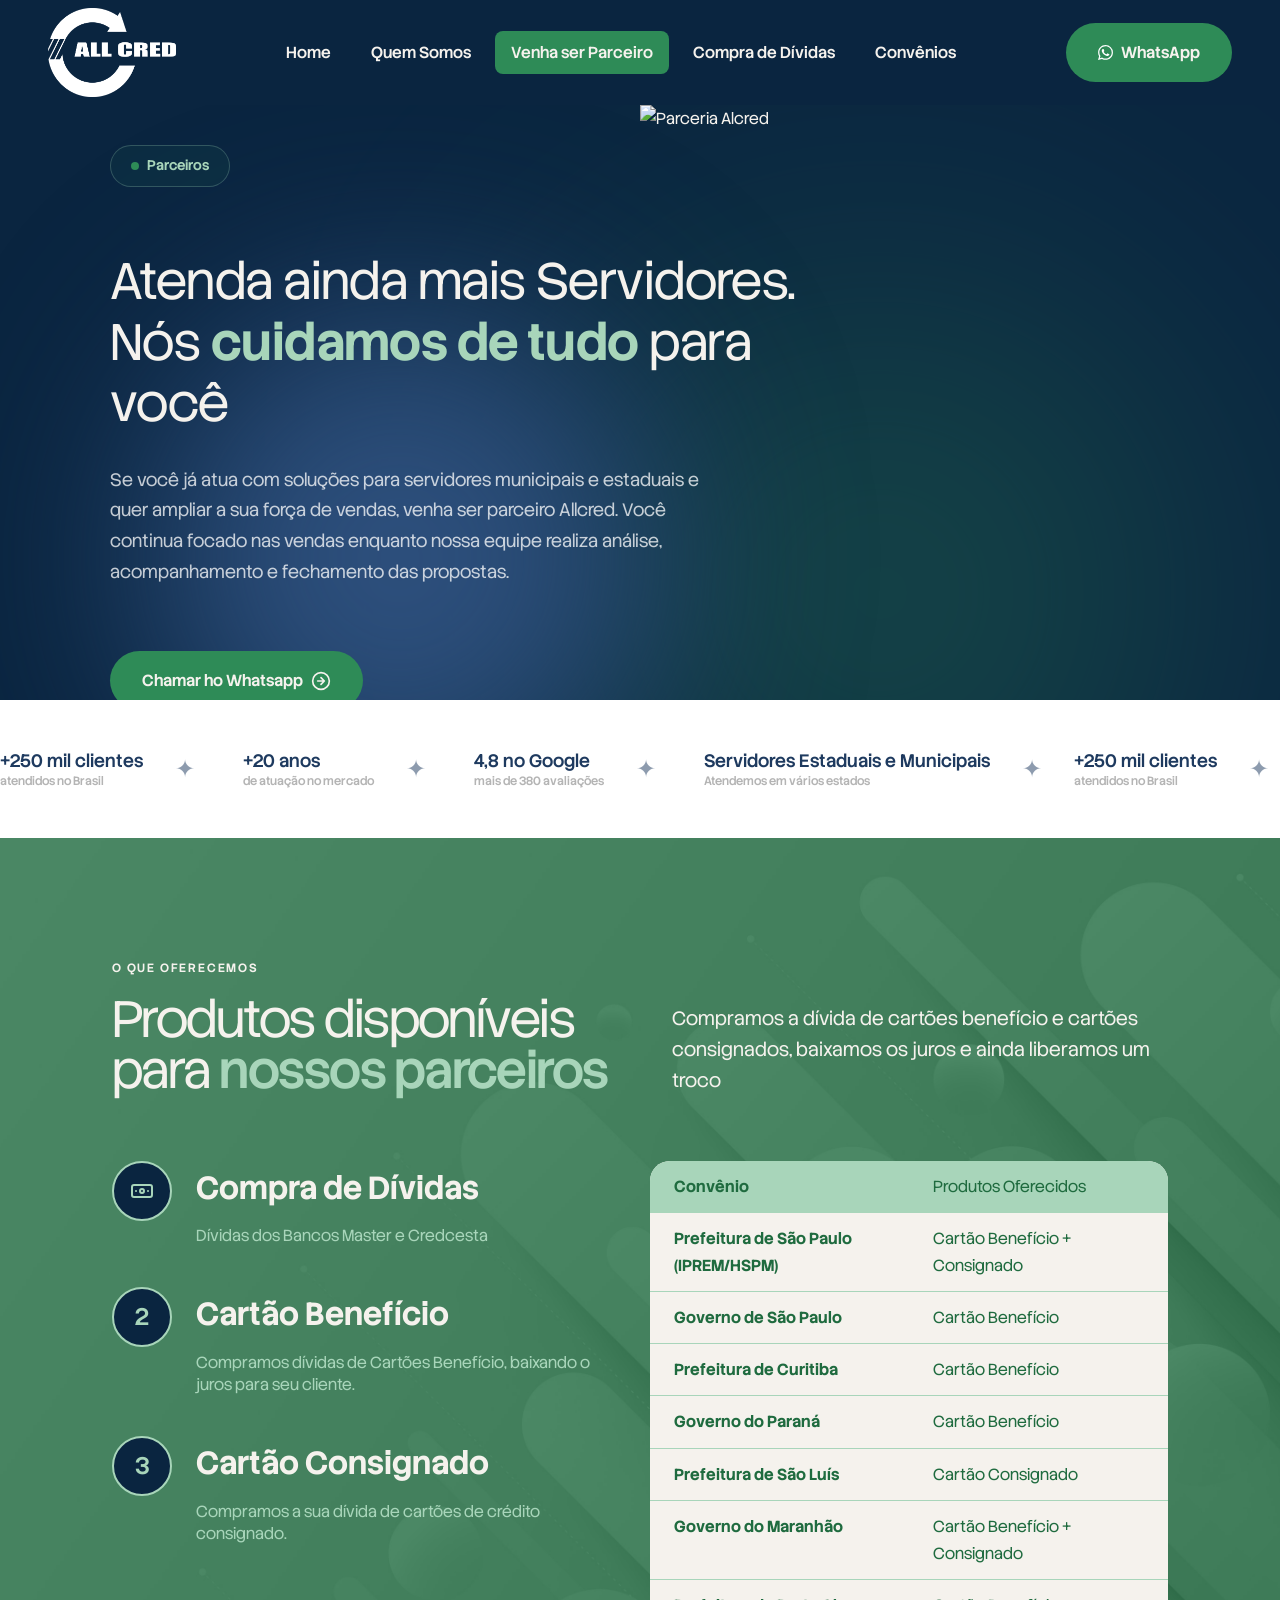
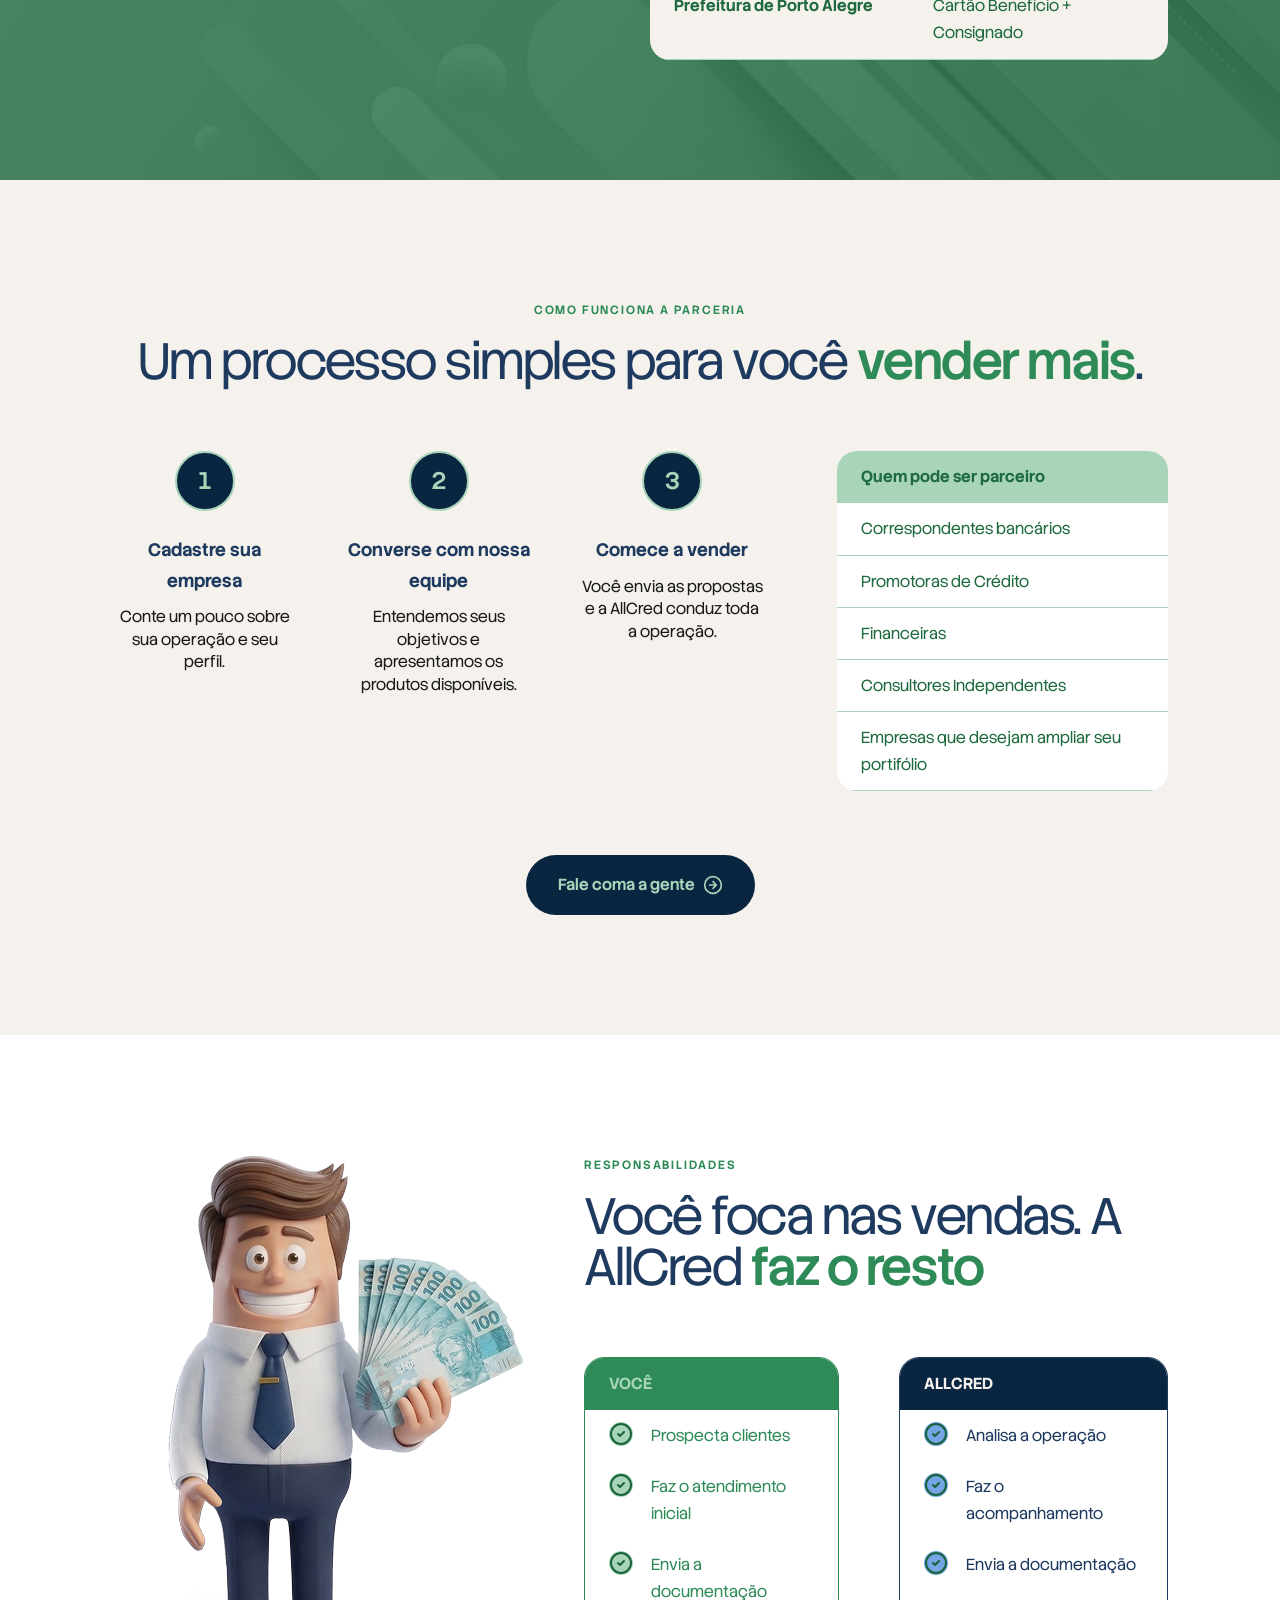
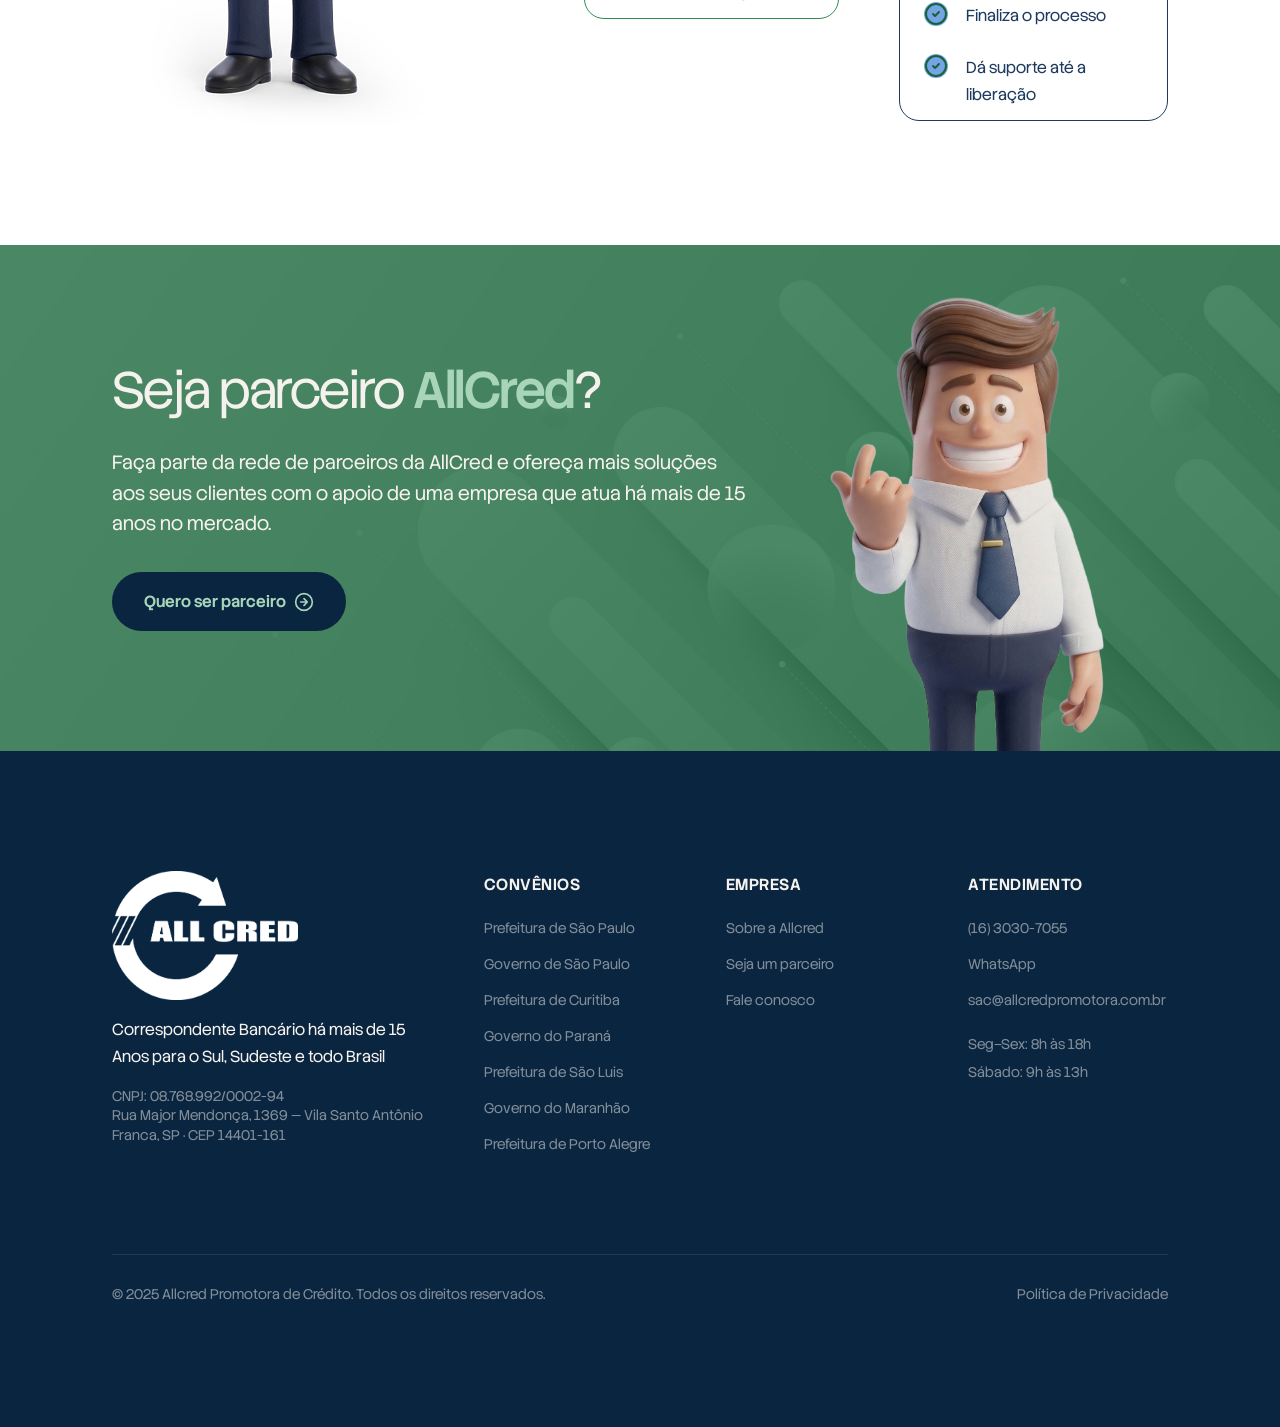
==== parceiros.html @ cc6fa5ca "Parceiros" ====
<!DOCTYPE html>
<html>

<head>
	<meta charset="utf-8">
	<meta name="viewport" content="initial-scale=1, width=device-width">

	<!-- STYLES -->
	<link rel="stylesheet" href="./assets/css/global.css" />
	<link rel="stylesheet" href="./assets/css/style.css" />
	<link rel="stylesheet" href="./assets/css/header.css" />
	<link rel="stylesheet" href="./assets/css/footer.css" />
	<link rel="stylesheet" href="./assets/css/card-list-icon.css" />
	<link rel="stylesheet" href="./assets/css/mobile.css" />

	<!-- FONTS -->
	<link rel="stylesheet"
		href="https://fonts.googleapis.com/css2?family=Stack Sans Headline:wght@200;300;400;500;600;700&display=swap" />
	<link rel="stylesheet" href="https://fonts.googleapis.com/css2?family=Inter:wght@400;500;600;700&display=swap" />

	<!-- COMPONENTS -->
	<script type="module" src="./components/header.js"></script>
	<script type="module" src="./components/footer.js"></script>
	<script type="module" src="./components/card-list-icon.js"></script>
</head>

<body>
	<ac-header></ac-header>

	<section class="hero blue-bg" id="about">
		<div class="container">
			<div class="hero-bg">
				<div class="hero-blur-green"></div>
				<div class="hero-blur-blue"></div>
				<img src="./assets/images/parceria.png" alt="Parceria Alcred" class="hero-img-right">
			</div>

			<div class="hero-content">
				<div class="hero-tag">
					<span class="hero-tag-dot"></span>
					<span class="hero-tag-text">Parceiros</span>
				</div>

				<div class="hero-title-box">
					<h1 class="hero-heading">Atenda ainda mais Servidores.<br>Nós <em>cuidamos de tudo</em> para você
					</h1>
					<p class="hero-subtitle">
						Se você já atua com soluções para servidores municipais e estaduais e quer ampliar a sua força
						de vendas, venha ser parceiro Allcred. Você continua focado nas vendas enquanto nossa equipe
						realiza análise, acompanhamento e fechamento das propostas.
					</p>
				</div>

				<div class="hero-cta-group">
					<a href="https://wa.me//5516981921371?text=Tenho%20interesse%20em%20ser%20parceiro%20Allcred"
						class="btn btn-green">
						Chamar ho Whatsapp
						<svg width="20" height="20" viewBox="0 0 24 24" fill="none" stroke="currentColor"
							stroke-width="2">
							<circle cx="12" cy="12" r="10"></circle>
							<path d="M12 8l4 4-4 4M8 12h8" stroke-linecap="round" stroke-linejoin="round"></path>
						</svg>
					</a>
				</div>

			</div>
		</div>
	</section>

	<!-- Marquee -->
	<div class="marquee white-bg">
		<div class="marquee-track">
			<div class="marquee-item blue">
				<div class="marquee-item-text">
					+250 mil clientes
					<span class="muted">atendidos no Brasil</span>
				</div>
			</div>
			<div class="marquee-item blue">
				<div class="marquee-item-text">
					+20 anos
					<span class="muted">de atuação no mercado</span>
				</div>
			</div>
			<div class="marquee-item blue">
				<div class="marquee-item-text">
					4,8 no Google
					<span class="muted">mais de 380 avaliações</span>
				</div>
			</div>
			<div class="marquee-item blue">
				<div class="marquee-item-text">
					Servidores Estaduais e Municipais
					<span class="muted">Atendemos em vários estados</span>
				</div>
			</div>
		</div>
	</div>

	<!-- PRODUCTS -->
	<section id="products" class="green-bg">
		<div class="container">
			<div class="section-header">
				<div>
					<span class="section-tag cream">O que oferecemos</span>
					<h2 class="section-title cream">Produtos disponíveis para <em>nossos parceiros</em></h2>
				</div>
				<p class="section-desc cream">Compramos a dívida de cartões benefício e cartões consignados, baixamos os
					juros e ainda liberamos um troco</p>
			</div>
			<div class="steps-section">
				<div class="steps-container">
					<div class="steps-list">
						<div class="step" data-image="step1">
							<div class="step-number">
								<svg xmlns="http://www.w3.org/2000/svg" width="24" height="24" viewBox="0 0 24 24"
									fill="none" stroke="currentColor" stroke-width="2" stroke-linecap="round"
									stroke-linejoin="round" class="lucide lucide-banknote-icon lucide-banknote">
									<rect width="20" height="12" x="2" y="6" rx="2" />
									<circle cx="12" cy="12" r="2" />
									<path d="M6 12h.01M18 12h.01" />
								</svg>
							</div>
							<div class="step-content">
								<h3 class="step-title cream">Compra de Dívidas</h3>
								<p class="step-description green-soft">Dívidas dos Bancos Master e Credcesta</p>
							</div>
						</div>

						<div class="step" data-image="step2">
							<div class="step-number">2</div>
							<div class="step-content">
								<h3 class="step-title cream">Cartão Benefício</h3>
								<p class="step-description green-soft">
									Compramos dívidas de Cartões Benefício, baixando o juros para seu cliente.
								</p>
							</div>
						</div>

						<div class="step" data-image="step3">
							<div class="step-number">3</div>
							<div class="step-content">
								<h3 class="step-title cream">Cartão Consignado</h3>
								<p class="step-description green-soft">
									Compramos a sua dívida de cartões de crédito consignado.
								</p>
							</div>
						</div>
					</div>

					<ul class="steps-table grid-2 cream-bg">
						<li class="green-soft-bg green">Convênio</li>
						<li class="green-soft-bg green">Produtos Oferecidos</li>
						<li>Prefeitura de São Paulo (IPREM/HSPM)</li>
						<li>Cartão Benefício + Consignado</li>
						<li>Governo de São Paulo</li>
						<li>Cartão Benefício</li>
						<li>Prefeitura de Curitiba</li>
						<li>Cartão Benefício</li>
						<li>Governo do Paraná</li>
						<li>Cartão Benefício</li>
						<li>Prefeitura de São Luís</li>
						<li>Cartão Consignado</li>
						<li>Governo do Maranhão</li>
						<li>Cartão Benefício + Consignado</li>
						<li>Prefeitura de Porto Alegre</li>
						<li>Cartão Benefício + Consignado</li>
					</ul>
				</div>
			</div>

		</div>
	</section>

	<!-- PROCESS -->
	<section id="process">
		<div class="container">
			<div class="section-header">
				<div>
					<span class="section-tag green center">Como funciona a parceria</span>
					<h2 class="section-title blue center">Um processo simples para você <em>vender mais</em>.</h2>
				</div>
			</div>

			<div class="process">
				<div class="steps-line">
					<div class="step" data-image="step1">
						<div class="step-number">1</div>
						<div class="step-content">
							<h3 class="step-title">Cadastre sua empresa</h3>
							<p class="step-description">
								Conte um pouco sobre sua operação e seu perfil.
							</p>
						</div>
					</div>

					<div class="step" data-image="step2">
						<div class="step-number">2</div>
						<div class="step-content">
							<h3 class="step-title">Converse com nossa equipe</h3>
							<p class="step-description">
								Entendemos seus objetivos e apresentamos os produtos disponíveis.
							</p>
						</div>
					</div>

					<div class="step" data-image="step3">
						<div class="step-number">3</div>
						<div class="step-content">
							<h3 class="step-title">Comece a vender</h3>
							<p class="step-description">
								Você envia as propostas e a AllCred conduz toda a operação.
							</p>
						</div>
					</div>
				</div>
				<ul class="steps-table grid-1 white-bg">
					<li class="green-soft-bg green">Quem pode ser parceiro</li>
					<li>Correspondentes bancários</li>
					<li>Promotoras de Crédito</li>
					<li>Financeiras</li>
					<li>Consultores Independentes</li>
					<li>Empresas que desejam ampliar seu portifólio</li>
				</ul>
			</div>

			<div>
				<a href="#contato" class="btn btn-blue">
					Fale coma a gente
					<svg width="20" height="20" viewBox="0 0 24 24" fill="none" stroke="currentColor" stroke-width="2">
						<circle cx="12" cy="12" r="10"></circle>
						<path d="M12 8l4 4-4 4M8 12h8" stroke-linecap="round" stroke-linejoin="round"></path>
					</svg>
				</a>
			</div>
		</div>
	</section>

	<section id="responsabilidades" class="white-bg">
		<div class="container">
			<div class="responsability">
				<img src="./assets/images/personagem-03.png" alt="Venda mais com AlCred">
				<div class="container">
					<div class="section-header">
						<div>
							<span class="section-tag green">Responsabilidades</span>
							<h2 class="section-title blue">Você foca nas vendas. A AllCred <em>faz o resto</em></h2>
						</div>
					</div>
					<div class="responsability">
						<ul class="list-table green white-bg">
							<li>VOCÊ</li>
							<li>
								<div class="icon"><svg xmlns="http://www.w3.org/2000/svg" width="24" height="24"
										viewBox="0 0 24 24" fill="none" stroke="#196239" stroke-width="2"
										stroke-linecap="round" stroke-linejoin="round"
										class="lucide lucide-circle-check-icon lucide-circle-check">
										<circle cx="12" cy="12" r="10"></circle>
										<path d="m9 12 2 2 4-4"></path>
									</svg>
								</div>
								<p>Prospecta clientes</p>
							</li>
							<li>
								<div class="icon"><svg xmlns="http://www.w3.org/2000/svg" width="24" height="24"
										viewBox="0 0 24 24" fill="none" stroke="#196239" stroke-width="2"
										stroke-linecap="round" stroke-linejoin="round"
										class="lucide lucide-circle-check-icon lucide-circle-check">
										<circle cx="12" cy="12" r="10"></circle>
										<path d="m9 12 2 2 4-4"></path>
									</svg>
								</div>
								<p>Faz o atendimento inicial
								</p>
							</li>
							<li>
								<div class="icon"><svg xmlns="http://www.w3.org/2000/svg" width="24" height="24"
										viewBox="0 0 24 24" fill="none" stroke="#196239" stroke-width="2"
										stroke-linecap="round" stroke-linejoin="round"
										class="lucide lucide-circle-check-icon lucide-circle-check">
										<circle cx="12" cy="12" r="10"></circle>
										<path d="m9 12 2 2 4-4"></path>
									</svg>
								</div>
								<p>Envia a documentação</p>
							</li>
						</ul>
						<ul class="list-table blue white-bg">
							<li>ALLCRED</li>
							<li>
								<div class="icon"><svg xmlns="http://www.w3.org/2000/svg" width="24" height="24"
										viewBox="0 0 24 24" fill="none" stroke="#196239" stroke-width="2"
										stroke-linecap="round" stroke-linejoin="round"
										class="lucide lucide-circle-check-icon lucide-circle-check">
										<circle cx="12" cy="12" r="10"></circle>
										<path d="m9 12 2 2 4-4"></path>
									</svg>
								</div>
								<p>Analisa a operação</p>
							</li>
							<li>
								<div class="icon"><svg xmlns="http://www.w3.org/2000/svg" width="24" height="24"
										viewBox="0 0 24 24" fill="none" stroke="#196239" stroke-width="2"
										stroke-linecap="round" stroke-linejoin="round"
										class="lucide lucide-circle-check-icon lucide-circle-check">
										<circle cx="12" cy="12" r="10"></circle>
										<path d="m9 12 2 2 4-4"></path>
									</svg>
								</div>
								<p>Faz o acompanhamento
								</p>
							</li>
							<li>
								<div class="icon"><svg xmlns="http://www.w3.org/2000/svg" width="24" height="24"
										viewBox="0 0 24 24" fill="none" stroke="#196239" stroke-width="2"
										stroke-linecap="round" stroke-linejoin="round"
										class="lucide lucide-circle-check-icon lucide-circle-check">
										<circle cx="12" cy="12" r="10"></circle>
										<path d="m9 12 2 2 4-4"></path>
									</svg>
								</div>
								<p>Envia a documentação</p>
							</li>
							<li>
								<div class="icon"><svg xmlns="http://www.w3.org/2000/svg" width="24" height="24"
										viewBox="0 0 24 24" fill="none" stroke="#196239" stroke-width="2"
										stroke-linecap="round" stroke-linejoin="round"
										class="lucide lucide-circle-check-icon lucide-circle-check">
										<circle cx="12" cy="12" r="10"></circle>
										<path d="m9 12 2 2 4-4"></path>
									</svg>
								</div>
								<p>Finaliza o processo</p>
							</li>
							<li>
								<div class="icon"><svg xmlns="http://www.w3.org/2000/svg" width="24" height="24"
										viewBox="0 0 24 24" fill="none" stroke="#196239" stroke-width="2"
										stroke-linecap="round" stroke-linejoin="round"
										class="lucide lucide-circle-check-icon lucide-circle-check">
										<circle cx="12" cy="12" r="10"></circle>
										<path d="m9 12 2 2 4-4"></path>
									</svg>
								</div>
								<p>Dá suporte até a liberação</p>
							</li>
						</ul>
					</div>
				</div>
			</div>

		</div>
	</section>

	<section class="green-bg cta" id="contato">
		<div class="container">
			<div class="cta-text">
				<h3 class="section-title cream">Seja parceiro <em>AllCred</em>?</h3>
				<p class="section-desc cream">Faça parte da rede de parceiros da AllCred e ofereça mais soluções aos
					seus clientes com o apoio de uma empresa que atua há mais de 15 anos no mercado.</p>
				<a href="https://wa.me//5516981921371?text=Quero%20saber%20mais" class="btn btn-blue" target="_blank"
					rel="noopener">
					Quero ser parceiro
					<svg width="20" height="20" viewBox="0 0 24 24" fill="none" stroke="currentColor" stroke-width="2">
						<circle cx="12" cy="12" r="10"></circle>
						<path d="M12 8l4 4-4 4M8 12h8" stroke-linecap="round" stroke-linejoin="round"></path>
					</svg>
				</a>
			</div>
			<div class="person">
				<img src="./assets/images/cta-person.png" alt="Atendimento Allcred">
			</div>
		</div>
	</section>

	<ac-footer></ac-footer>

	<script>
		document.addEventListener('DOMContentLoaded', () => {
			// 1. FAQ Accordion Interactivity
			const faqItems = document.querySelectorAll('.faq-item');

			faqItems.forEach(item => {
				const questionBtn = item.querySelector('.faq-question-btn');
				questionBtn.addEventListener('click', () => {
					const isActive = item.classList.contains('active');

					// Close all other FAQ items
					faqItems.forEach(otherItem => {
						otherItem.classList.remove('active');
					});

					// Toggle current item
					if (!isActive) {
						item.classList.add('active');
					}
				});
			});
		});
		// Faixa de comunicado rolando
		var marqueeCopy = document.querySelector(".marquee-track").cloneNode(true);
		document.querySelector(".marquee").appendChild(marqueeCopy);

		// Muda as imagens nos passos - Como Funciona
		const steps = document.querySelectorAll('.step');
		const images = document.querySelectorAll('.step-image');
		steps.forEach(step => {
			step.addEventListener('mouseenter', () => {
				const targetId = step.dataset.image;
				images.forEach(img => img.classList.toggle('active', img.id === targetId));
			});
		});
	</script>
</body>

</html>
---- assets/css/global.css ----
:root {
	--blue-deep: #0A2540;
	--blue-mid: #1E3A5F;
	--blue-light: #74a4e4;
	--green-accent: #2E8B57;
	--green-soft: #A8D5BA;
	--green-dark: #1F6B3F;
	--cream: #F5F2ED;
	--cream-50: #F5F2ED50;
	--white: #FFFFFF;
	--text: #1A1A1A;
	--muted: #6B6B6B;
	--border: rgba(168, 213, 186, 0.25);
	--ease: cubic-bezier(0.16, 1, 0.3, 1);

	--size-4: 0.25rem;
	--size-8: 0.5rem;
	--size-10: 0.625rem;
	--size-12: 0.75rem;
	--size-14: 0.875rem;
	--size-16: 1rem;
	--size-18: 1.125rem;
	--size-20: 1.25rem;
	--size-24: 1.5rem;
	--size-28: 1.75rem;
	--size-32: 2rem;
	--size-36: 2.25rem;
	--size-40: 2.5rem;
	--size-48: 3rem;
	--size-56: 3.5rem;
	--size-60: 3.75rem;
	--size-64: 4rem;
	--size-84: 5.25rem;

	--container: 1300px;
}

* {
	margin: 0;
	padding: 0;
	box-sizing: border-box;
}

html {
	scroll-behavior: smooth;
}

body {
	font-family: 'Stack Sans Headline', 'Inter', sans-serif;
	font-size: 16px;
	line-height: 1.7;
	color: var(--text);
	background: var(--cream);
	overflow-x: hidden;
	-webkit-font-smoothing: antialiased;
	font-weight: 300;
}

/* BASICS */
img { max-width: 100%; display: block; }
h3 { color: var(--blue-mid);}
button { cursor: pointer; border: none; background: none; font-family: inherit; }
a { text-decoration: none; color: inherit; }

/* COLORS */
.cream { color: var(--cream); }
.blue { color: var(--blue-mid); }
.green { color: var(--green-accent);}
.green-soft { color: var(--green-soft);}
.muted { color: var(--muted); }

/* ASPECT RATIO */
.square { aspect-ratio: 1 / 1; }
.portrait { aspect-ratio: 4 / 5; }
.landscape { aspect-ratio: 5 / 4; }

/* TEXTS */
.center { text-align: center;}

/* MARGINS, PADDINGS AND BORDERS */
.pb-0 { padding-bottom: 0;}
.rounded-20 { border-radius: var(--size-20);}

/* BACKGROUNDS */
.dark-green-bg { background-color: var(--green-dark); }
.green-bg { background-image: url(../images/bg-shapes.png); background-size: cover; background-color: var(--green-dark); }
.green-soft-bg  { background-color: var(--green-soft); }
.white-bg { background-color: var(--white); }
.cream-bg { background-color: var(--cream); }
.blue-bg { background-color: var(--blue-deep); color: var(--cream); }

/* BUTTONS */
.btn {
	font-size: var(--size-16);
    font-weight: 600;
    padding: var(--size-16) var(--size-32);
    border-radius: 999px;
    display: flex;
    align-items: center;
    gap: var(--size-8);
    transition: transform 0.2s ease, background-color 0.2s ease;
	align-self: flex-start;
}
.btn-blue {
    background-color: var(--blue-deep);
    color: var(--green-soft);
}
.btn-white {
    background-color: var(--white);
    color: var(--blue-deep);
    
}
.btn-green {
    background-color: var(--green-accent);
    color: var(--cream);
}
---- assets/css/style.css ----
/* ==================== HERO ==================== */
.hero {
    overflow: hidden;
	padding: 40px 110px;
}

#home .hero-content { height: 780px; }

.hero .container {
  height: 100%;
  position: unset;
  display: block;
}

.hero-bg {
    position: absolute;
    top: 0;
    left: 0;
    width: 100%;
    height: 100%;
    pointer-events: none;
}

.hero-blur-green {
    position: absolute;
    top: 188px;
    right: 100px;
    width: 600px;
    height: 600px;
    background-color: var(--green-accent);
    filter: blur(150px);
    opacity: 0.35;
    border-radius: 50%;
}

.hero-blur-blue {
    position: absolute;
    top: 203px;
    left: 150px;
    width: 500px;
    height: 500px;
    background-color: #2d4f7c;
    filter: blur(100px);
    border-radius: 50%;
}

.hero-img-right {
    position: absolute;
    top: 0;
    right: 0;
    width: 50%;
    height: 100%;
    object-fit: cover;
}

.hero-card-master {
    position: absolute;
    right: 30%;
    bottom: 90px;
    width: 300px;
}

.hero-card-floating {
    position: absolute;
    right: 10px;
    bottom: 250px;
    background: #1e3a5f;
    border: 1px solid var(--green-accent);
    backdrop-filter: blur(10px);
    box-shadow: 0px 30px 30px 0px rgba(0, 0, 0, 0.5);
    opacity: 0.9;
    border-radius: var(--size-24);
    padding: 28px 36px;
    display: flex;
    flex-direction: column;
    gap: 4px;
}

.hero-card-title {
    font-size: clamp(16px, 2vw, 20px);
    font-weight: 600;
    color: var(--green-soft);
    line-height: 1;
}

.hero-card-desc {
    font-family: var(--font-family-heading);
    font-size: 13.6px;
    font-weight: 400;
    line-height: 2;
}

.hero-content {
	position: relative;
    width: 701px;
    height: 515px;
    display: flex;
    flex-direction: column;
    gap: var(--size-64);
    z-index: 99;
}

.hero-tag {
    align-self: flex-start;
    display: flex;
    align-items: center;
    gap: var(--size-8);
    background: rgba(46, 139, 87, 0.08);
    border: 1px solid rgba(168, 213, 186, 0.25);
    border-radius: 999px;
    padding: var(--size-8) 20px;
}

.hero-tag-dot {
    width: var(--size-8);
    height: var(--size-8);
    background-color: var(--green-accent);
    border-radius: 50%;
}

.hero-tag-text {
    font-size: 14px;
    font-weight: 600;
    color: var(--green-soft);
}

.hero-title-box {
    display: flex;
    flex-direction: column;
    gap: 30px;
}

.hero-title-box {
    display: flex;
    flex-direction: column;
    gap: 30px;
}

.hero-heading {
    font-size: clamp(var(--size-24), 4vw, var(--size-56));
    line-height: 1.2;
    letter-spacing: -0.56px;
    color: var(--gray-25);
    font-weight: 300;
}

.hero-heading em {
	font-style: normal;
    font-weight: 700;
    color: var(--green-soft);
}

.hero-subtitle {
    font-size: 18px;
    line-height: 30.6px;
    color: rgba(255, 255, 255, 0.75);
    max-width: 614px;
}

.hero-cta-group {
    display: flex;
    align-items: center;
    gap: 16px;
}

.hero-trust-list {
    display: flex;
    flex-wrap: wrap;
    gap: 20px;
    width: 50%;
    position: absolute;
    bottom: 0;
    padding: 20px 0;
}

.hero-trust-divider {
    position: absolute;
    top: 0;
    left: 0;
    width: 100%;
    height: 1px;
    background: rgba(255, 255, 255, 0.2);
}

.hero-trust-item {
    width: 48%;
    display: flex;
    align-items: center;
    gap: var(--size-8);
}

.trust-check-icon {
    width: 18px;
    height: 18px;
    flex-shrink: 0;
}

.hero-trust-text {
    font-size: 13px;
    line-height: 22.1px;
    color: rgba(255, 255, 255, 0.7);
}


/* ==================== MARQUEE ==================== */
.marquee {
	padding: 3rem 0;
	display: flex;
	gap: var(--size-16);
	overflow: hidden;
}

.marquee-track {
	display: flex;
	gap: 2rem;
	white-space: nowrap;
	animation: marquee 30s linear infinite;
}

.marquee-item {
	font-family: 'Stack Sans Headline', sans-serif;
	font-size: 1.125rem;
	font-weight: 500;
	display: flex;
	align-items: center;
	gap: var(--size-16);
	line-height: 1.4;
}

.marquee-item::after {
	content: '✦';
	font-size: 1.5rem;
	opacity: 0.5;
	padding-inline: var(--size-16);
}

.marquee-item .icon {
	background: var(--cream-50);
	padding: 10px;
	line-height: 1;
	border: 0.5px solid var(--cream-50);
	border-radius: 10px;
	box-shadow: -7px 7px 0px var(--green-accent)
}

.marquee-item-text {
	display: flex;
	flex-direction: column;
}

.marquee-item-text span {
	font-size: 12px;
    opacity: 0.5;
}

@keyframes marquee {
	from {
		transform: translateX(0);
	}

	to {
		transform: translateX(-100%);
	}
}

/* ==================== SECTIONS ==================== */
section, footer {
	padding: 7.5rem 7rem;
	position: relative;
}

section .container,
footer .container {
	max-width: var(--container);
    margin: 0 auto;
    position: relative;
    display: flex;
    flex-direction: column;
    align-items: center;
    gap: var(--size-64);
}

.section-header {
	display: grid;
	grid-template-columns: repeat(auto-fit, minmax(250px, auto));
	gap: var(--size-64);
	align-items: end;
    width: 100%;
}

.section-tag {
	font-size: var(--size-12);
	letter-spacing: 0.15em;
	text-transform: uppercase;
	font-weight: 600;
	margin-bottom: var(--size-16);
	display: block;
}

.section-title {
	font-family: 'Stack Sans Headline', sans-serif;
	font-size: clamp(2.2rem, 4vw, 3.5rem);
	line-height: 1;
	font-weight: 300;
	letter-spacing: -0.03em;
}

.section-title em {
	font-style: normal;
	color: var(--green-accent);
	font-weight: 500;
}

.section-title.cream em {
	color: var(--green-soft);
}

.section-desc {
	font-size: clamp(0.875rem, 1.5vw, 1.25rem);
	line-height: 1.6;
	justify-self: end;
}

.section-list {
	list-style: none;
}

.section-list li {
	display: flex;
	gap: var(--size-24);
}

.section-list .icon,
.list-table .icon {
	width: var(--size-24);
	height: var(--size-24);
	background-color: var(--green-soft);
	border-radius: 50%;
}

/* ==================== CARDS ==================== */
.cards-grid {
	display: grid;
	grid-template-columns: repeat(auto-fit, minmax(250px, 1fr));
	gap: var(--size-24);
    width: 100%;
}

.card {
	background: var(--white);
	background-size: cover;
	background-repeat: no-repeat;
	background-position: top;
	border-radius: 24px;
	transition: all 0.5s var(--ease);
	position: relative;
	overflow: hidden;
	cursor: pointer;
	display: flex;
	flex-direction: column;
	justify-content: flex-end ;
	padding: 3rem 2.5rem;
}

.card::before {
	content: '';
	position: absolute;
	bottom: 0;
	left: 0;
	width: 100%;
	height: 100%;
	opacity: 0;
	background: linear-gradient(135deg, var(--blue-deep), var(--blue-mid));
	transition: opacity 0.5s var(--ease);
	z-index: 0;
}

.service::before {
	height: 50%;
	opacity: 1;
	background: linear-gradient(to top, var(--blue-deep), rgba(10, 37, 64, 0));
}

.card>* {
	position: relative;
	z-index: 1;
	transition: color 0.5s;
}

.card:hover {
	transform: translateY(calc(var(--size-20) * -1));
}

.card:hover::before {
  opacity: 1;
}

.card:hover .service-icon, 
.card:hover h3, 
.card:hover .service-desc {
  color: var(--cream);
}

.card:hover .service-icon {
  background: var(--green-accent);
  color: var(--cream);
}

.card h3 {
	font-size: var(--size-20);
	line-height: 1.2;
	margin-bottom: var(--size-32);
}

.card-icon {
  width: 60px;
  height: 60px;
  border-radius: 16px;
  background: var(--cream);
  display: flex;
  align-items: center;
  justify-content: center;
  margin-bottom: 2rem;
  color: var(--blue-deep);
  transition: all 0.5s;
}

.card p {
	font-size: 0.875rem;
	font-weight: 300;
	line-height: 1.4;
	margin-bottom: var(--size-8);
}

.service-link {
	color: var(--green-soft);
	font-weight: 600;
	text-decoration: none;
	display: inline-flex;
	align-items: center;
	gap: var(--size-8);
	font-size: 0.95rem;
}

/* ==================== PROCESS ==================== */
.steps-section {
  width: 100%;
}

.steps-container {
  display: grid;
  grid-template-columns: repeat(auto-fit, minmax(250px, auto));
  gap: 20px;
  align-items: start;
}

.steps-list {
  display: flex;
  flex-direction: column;
  gap: 40px;
}

.steps-line {
    display: flex;
    flex-direction: row;
    gap: 40px;
}

.step {
  display: flex;
  gap: 24px;
  align-items: flex-start;
  cursor: pointer;
  padding-right: var(--size-8);
  border-right: 4px solid transparent;
  transition: border-color 0.25s ease;
}

.step:hover {
  border-right-color: var(--green-accent);
}

.step-number {
  flex-shrink: 0;
  width: 60px;
  height: 60px;
  border-radius: 50%;
  background: var(--blue-deep);
  color: var(--green-soft);
  border: 2px solid var(--green-soft);
  font-size: var(--size-24);
  font-weight: 500;
  display: flex;
  align-items: center;
  justify-content: center;
}

.step-title {
  font-size: clamp(var(--size-24), 3vw, var(--size-32));
  font-weight: 800;
  margin-bottom: var(--size-10);
  transition: color 0.25s ease;
}

.step:hover .step-title { color: var(--green-accent); }
.green-bg .step:hover .step-title { color: var(--green-soft); }

.step-description {
  font-size: clamp(var(--size-14), 3vw, var(--size-16));
  line-height: 1.4;
  max-width: 520px;
}

.steps-images {
  position: relative;
  height: 460px;
}

.step-image {
  position: absolute;
  inset: 0;
  border-radius: 20px;
  overflow: hidden;
  opacity: 0;
  visibility: hidden;
  transition: opacity 0.4s ease, visibility 0.4s ease;
}

.step-image.active {
  opacity: 1;
  visibility: visible;
}

.step-image img {
  width: 100%;
  height: 100%;
  object-fit: cover;
  display: block;
}

.steps-table {
  display: grid;
  list-style: none;
  border-radius: var(--size-20);
  overflow: hidden;
}

.grid-1 { grid-template-columns: 1fr; }
.grid-2 { grid-template-columns: 1fr 1fr; }

.steps-table li {
    padding: var(--size-12) var(--size-24);
    color: var(--green-dark);
    font-size: clamp(14px, 3vw, 16px);
    border-bottom: 1px solid var(--green-soft);
}

.steps-table li:nth-child(2n+1) {
    font-weight: 700;
}

.process {
    display: grid;
    grid-template-columns: 2fr 1fr;
    gap: var(--size-64);
}

.process .steps-table li { font-weight: 300; }
.process .steps-table li:first-child { font-weight: 700; }

.steps-line .step {
    flex-direction: column;
    flex: 1;
    align-items: center;
    border: none;
}

.steps-line .step-title {
    font-size: var(--size-18);
}

.steps-line .step-content {
    text-align: center;
}

/* ==================== BANKS ==================== */
.banks {
	background-color: var(--white);
	display: flex;
	flex-direction: column;
	align-items: center;
	padding-block: var(--size-60);
}
.banks-list {
	display: flex;
	width: 100%;
	gap: var(--size-32);
	justify-content: space-between;
	flex-wrap: wrap;
}
.banks-list img {
	max-width: 180px;
	max-height: 80px;
}

/* ==================== CREDIT CARDS ==================== */
.creditcard .container {
  display: grid;
  grid-template-columns: 1.2fr 1fr;
  gap: var(--size-20);
  align-items: start;
}

.creditcard-text {
	display: flex;
	flex-direction: column;
	gap: var(--size-32);
}

/* ==================== REVIEWS ==================== */
.stars-row {
	display: flex;
}

.star-icon {
	width: var(--size-24);
}
.reviews-grid {
    width: 100%;
    display: grid;
    grid-template-columns: repeat(3, 1fr);
    gap: var(--size-32);
}

.review-card {
    background-color: var(--white);
    border: 1px solid var(--border);
    border-radius: var(--size-24);
    padding: var(--size-48) var(--size-40);
    display: flex;
    flex-direction: column;
    gap: var(--size-32);
}

.reviewer-box {
    display: flex;
    align-items: center;
    gap: var(--size-8);
}

.reviewer-avatar {
    width: var(--size-48);
    height: var(--size-48);
    border-radius: 50%;
    border: 3px solid var(--secondary-light);
    object-fit: cover;
}

.reviewer-details {
    display: flex;
    flex-direction: column;
    font-size: 12px;
    line-height: 1.4;
}

/* ==================== FAQ ==================== */
.faq-list {
    width: 100%;
    display: flex;
    flex-direction: column;
}

.faq-item {
    border-top: 1px solid var(--border);
    padding: var(--size-32) 0;
    display: flex;
    flex-direction: column;
    gap: var(--size-16);
}

.faq-question-btn {
    width: 100%;
    display: flex;
    align-items: center;
    justify-content: space-between;
    text-align: left;
}

.faq-question-text {
    font-size: var(--size-18);
    font-weight: 600;
    line-height: 1.2;
}

.faq-toggle-icon {
    width: var(--size-32);
    height: var(--size-32);
    background-color: var(--green-soft);
    border-radius: 50%;
    display: flex;
    align-items: center;
    justify-content: center;
    transition: transform 0.3s ease;
    flex-shrink: 0;
}

.faq-answer-panel {
    display: none;
    font-size: var(--size-16);
    line-height: 1.5;
    color: var(--gray-500);
    padding-right: var(--size-48);
}

.faq-item.active .faq-answer-panel {
    display: block;
}

/* ==================== CTA ==================== */
.cta {
	position: relative;
	overflow: hidden;
}
.cta-text {
	width: 60%;
	display: flex;
	flex-direction: column;
	gap: var(--size-32);
    align-self: flex-start;
}
.cta-text em {
	color: var(--green-soft);
}

.cta .person {
    position: absolute;
    right: var(--size-64);
    bottom: -90px;
    width: 274px;
    height: 424px;
    z-index: 2;
}

/* ==================== SOBRE ==================== */
.about .container {
    display: grid;
    grid-template-columns: 1fr 1.5fr;
    gap: var(--size-32);
}
.about-text {
    display: flex;
    flex-direction: column;
    gap: var(--size-32);
}

/* ==================== DIFERENCIAIS ==================== */
.diferencial-grid {
    display: grid;
    grid-template-columns: 1.4fr 1fr;
    gap: var(--size-32);
}
.diferenciais-list {
    display: flex;
    flex-direction: column;
    gap: var(--size-24);
}
.diferencial {
    display: flex;
    align-items: flex-start;
    gap: var(--size-48);
    padding: var(--size-24);
    border: 1px solid var(--green-soft);
    border-radius: var(--size-20);
    transition: border-color .2s,box-shadow .2s;
}
.diferencial:hover {
    border-color: var(--green-accent);
}

.diferencial .icon {
    display: flex;
    border-radius: var(--size-8);
    background: var(--green-soft);
    color: var(--green-accent);
    padding: var(--size-8);
    transition: background .2s;
}
.diferencial:hover .icon {
    background: var(--green-accent);
    color: var(--green-soft);
}

/* ==================== DIFERENCIAIS ==================== */
.responsability {
    display: flex;
    gap: var(--size-60);
}

.list-table {
  display: grid;
  list-style: none;
  border-radius: var(--size-20);
  overflow: hidden;
  border: 1px solid;
  height: fit-content;
}

.list-table > li {
  padding: var(--size-12) var(--size-24);
  font-size: clamp(14px, 3vw, 16px);
  display: flex;
  gap: var(--size-18);
}

.list-table > li:first-child {
  font-weight: 700;
  text-align: center;
}

.list-table.green > li:first-child {
    background-color: var(--green-accent);
    color: var(--green-soft);
}

.list-table.blue > li:first-child {
    background-color: var(--blue-deep);
    color: var(--cream);
}


.list-table.green { border-color: var(--green-accent); }
.list-table.blue { border-color: var(--blue-mid); }

.list-table.blue .icon {
    background-color: var(--blue-light);
}
---- assets/css/header.css ----
/* ==================== header ==================== */
header {
	/*position: fixed;*/
	top: 0;
	left: 0;
	right: 0;
	z-index: 100;
	padding: var(--size-8) var(--size-48);
	display: flex;
	justify-content: space-between;
	align-items: center;
	background: var(--blue-deep);
}

.logo { max-width: 8rem; }

header .nav {
	display: flex;
	align-items: center;
	gap: var(--size-8);
}

.nav-link {
  font-size: var(--size-16);
  font-weight: 500;
  color: var(--cream);
  padding: var(--size-8) var(--size-16);
  border-radius: var(--size-8);
  transition: color .15s, background .15s;
}

.nav-link:hover,
.nav-link.active {
  background-color: var(--green-accent);
}

.main-menu ul {
  display: flex;
  gap: var(--size-10);
  padding: 0;
  -webkit-box-shadow: none;
      -moz-box-shadow: none;
          box-shadow: none;
  height: auto;
  width: auto;
  background: none;
  list-style: none;
}

.header-cta {
  display: flex;
  align-items: center;
  gap: var(--size-8);
  flex-shrink: 0;
}

.menu-icon {
  display: none;
  flex-direction: column;
  justify-content: center;
  align-items: center;
  width: 44px;
  height: 44px;
  gap: 5px;
  border-radius: var(--r-sm);
  border: 1px solid var(--borda);
  transition: background .15s;
  cursor: pointer;
}
.menu-checkbox {
  display: none;
}

.mobile-menu {
	display: none;
	position: fixed;
	inset: 105px 0 0 0;
	z-index: 1000;
	background: var(--cream);
	padding: var(--size-24) var(--size-24) 40px;
	flex-direction: column;
	gap: 2px;
	overflow-y: auto;
}

.menu-checkbox:checked ~ .mobile-menu {
  display: flex;
}
---- assets/css/footer.css ----
/* ==================== FOOTER ==================== */
.footer-top {
    display: flex;
    gap: 4%;
    justify-content: space-between;
	margin-bottom: var(--size-32);
}

.footer-brand {
    flex: 1;
    display: flex;
    flex-direction: column;
    gap: var(--size-16);
}

.footer-col {
    width: 200px;
    display: flex;
    flex-direction: column;
    gap: var(--size-16);
}

.footer-logo {
    width: 186px;
    height: 129px;
}

.footer-legal-info {
    font-size: 14px;
    line-height: 1.4;
    opacity: 0.5;
}

.footer-col-title {
    font-size: 16px;
    font-weight: 600;
    letter-spacing: 0.5px;
}

.footer-links-list {
    display: flex;
    flex-direction: column;
    gap: var(--size-8);
    font-size: 14px;
    opacity: 0.5;
    line-height: 2;
}

.footer-bottom {
    border-top: 1px solid var(--border);
    padding-top: 28px;
    display: flex;
    justify-content: space-between;
    align-items: center;
    font-size: 14px;
    opacity: 0.5;
    width: 100%;
}

.footer-legal-links {
    display: flex;
    gap: 15px;
}
---- assets/css/card-list-icon.css ----
.card-list-icon {
    display: flex;
    align-items: flex-start;
    gap: var(--size-48);
    padding: var(--size-24);
    border: 1px solid var(--green-soft);
    border-radius: var(--size-20);
    transition: border-color .2s,box-shadow .2s;
}
.card-list-icon:hover {
    border-color: var(--green-accent);
}

.card-list-icon .icon {
    display: flex;
    border-radius: var(--size-8);
    background: var(--green-soft);
    color: var(--green-accent);
    padding: var(--size-8);
    transition: background .2s;
}
.card-list-icon:hover .icon {
    background: var(--green-accent);
    color: var(--green-soft);
}
.card-list-icon h3 {
    font-size: clamp(var(--size-16), 3vw, var(--size-18));
}
.card-list-icon h3 {
    font-size: clamp(var(--size-14), 2vw, var(--size-16));
}
---- assets/css/mobile.css ----
/* ===== Responsivo (Mobile) ===== */
@media (max-width: 1100px) {
	/* MENU */
	header .nav { display: none; }

	.menu-icon {
		display: flex;
	}
	.menu-icon span {
		display: block;
		width: var(--size-20);
		height: 2px;
		background: var(--cream);
		border-radius: 2px;
		transition: transform .25s,opacity .25s;
	}

	.nav-link-mobile {
		font-size: var(--size-18);
		font-weight: 500;
		color: var(--blue-mid);
		padding: var(--size-14) var(--size-16);
		border-bottom: 1px solid #ddd;
		transition: background .15s;
	}

	.menu-checkbox:checked ~ .menu-icon span:nth-child(1) { transform: translateY(7px) rotate(45deg); }
	.menu-checkbox:checked ~ .menu-icon span:nth-child(2) { opacity: 0; }
	.menu-checkbox:checked ~ .menu-icon span:nth-child(3) { transform: translateY(-7px) rotate(-45deg); }


	/* BUTTON */
	.btn {
		font-size: var(--size-14);
		padding: var(--size-12) var(--size-24);
	}

	/* HERO */
	.hero-bg {
		height: 55%;
		bottom: 0;
		top: unset;
	}
	#home .hero-bg {
		height: 68%;
	}
	.hero-blur-blue, .hero-blur-green {
		top: 0;
	}
	.hero-card-master {
		width: clamp(200px, 25vw, 300px);
		left: 13vw;
	}
	.hero-card-floating {
		padding: var(--size-20) var(--size-24);
		right: 13vw;
	}
	.hero-tag-text { font-size: var(--size-12);}
	.hero-img-right { 
		bottom: 0;
		object-fit: contain;
		left: 50%;
		translate: -50%;
		width: 100%;
	}
	.hero-content { 
		width: 100%;
		height: 700px;
		gap: var(--size-24); 
	}
	.hero-heading { 
		line-height: 1;
	}
	.hero-subtitle { 
		font-size: var(--size-16);
		line-height: 1.2;
	}
	.hero-trust-list {
		background: linear-gradient(to top, var(--blue-deep), rgba(10, 37, 64, 0));
		left: 0;
		padding: 20px;
		gap: 8px;
		width: 100%;
	}
	.hero-trust-item {
		width: 48%;
		line-height: 1;
	}
	.hero-trust-text {
		font-size: var(--size-10);
		line-height: inherit;
	}
	section, footer { padding: 5rem 4rem; }

	.section-header {
		grid-template-columns: 1fr;
		gap: var(--size-32);
		margin-bottom: 3rem;
	}

	.card {
		padding: 2rem 1.5rem;
	}

	.cards-grid { grid-template-columns: 1fr 1fr; }

	.steps-container {
    	grid-template-columns: 1fr;
    	gap: 40px;
  	}

  	/* Esconde o bloco de imagens no mobile */
  	.steps-images { display: none; }

	  /* Remove animação hover no mobile */
  	.step:hover {
    	border-left-color: transparent;
  	}

  	.step:hover .step-title {
    	color: var(--color-text);
  	}

  	.step {
    	gap: var(--size-18);
    	padding-left: 0;
  	}

  	.step-number {
	    width: 44px;
	    height: 44px;
	    font-size: var(--size-18);
  	}
	
	.creditcard .container {
		grid-template-columns: 1fr;
	}

	.creditcard-image {
		order: -1;
	}

	.reviews-grid {
		grid-template-columns: 1fr;
	}
	.cta .person {
		right: 0;
		width: 220px;
		height: 375px;
	}
	/* ABOUT */
	.about .container { grid-template-columns: 1fr; }
	.diferencial-grid { grid-template-columns: 1fr; }

	/* FOOTER */
	.footer-top { flex-wrap: wrap; }
	.footer-brand { 
		flex-basis: 100%; 
		margin-bottom: 20px;
	}
	.footer-col { flex-basis: 30%;}
	.footer-links-list a { line-height: 1; }

}

@media (max-width: 768px) {
	header { padding: 1rem 1.5rem; }
	.hero-img-right { object-fit: cover; }
	.hero-card-master, .hero-card-floating { display: none; }

	.nav-links { display: none; }

	.hero { padding: var(--size-24);}

	section, footer {
		padding: 5rem 1.5rem;
	}

	.cards-grid {
		grid-template-columns: 1fr;
	}
	.cta-text {
		width: 100%;
	}
	.cta .person {
		right: 16px;
		width: 110px;
		height: 192px;
	}
	.footer-top, .footer-bottom {
		flex-direction: column;
		gap: var(--size-16);
	}
}
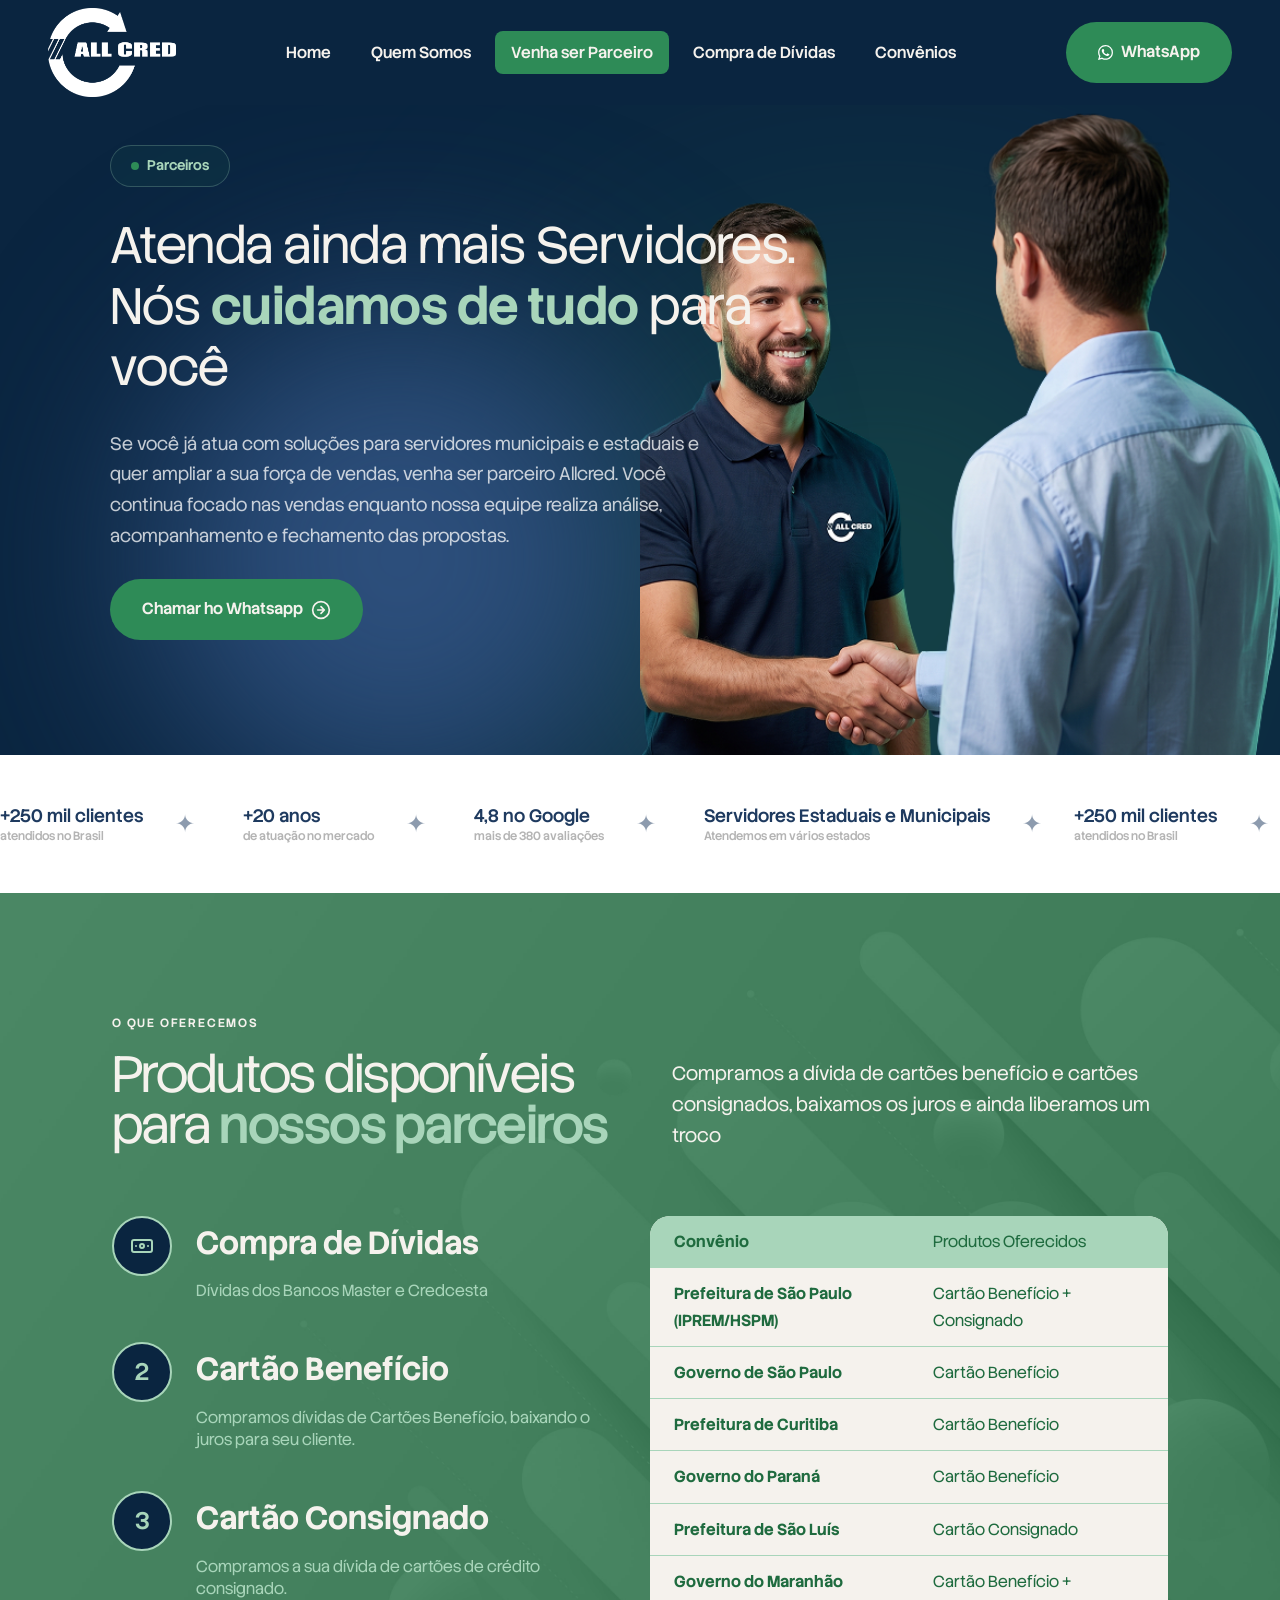
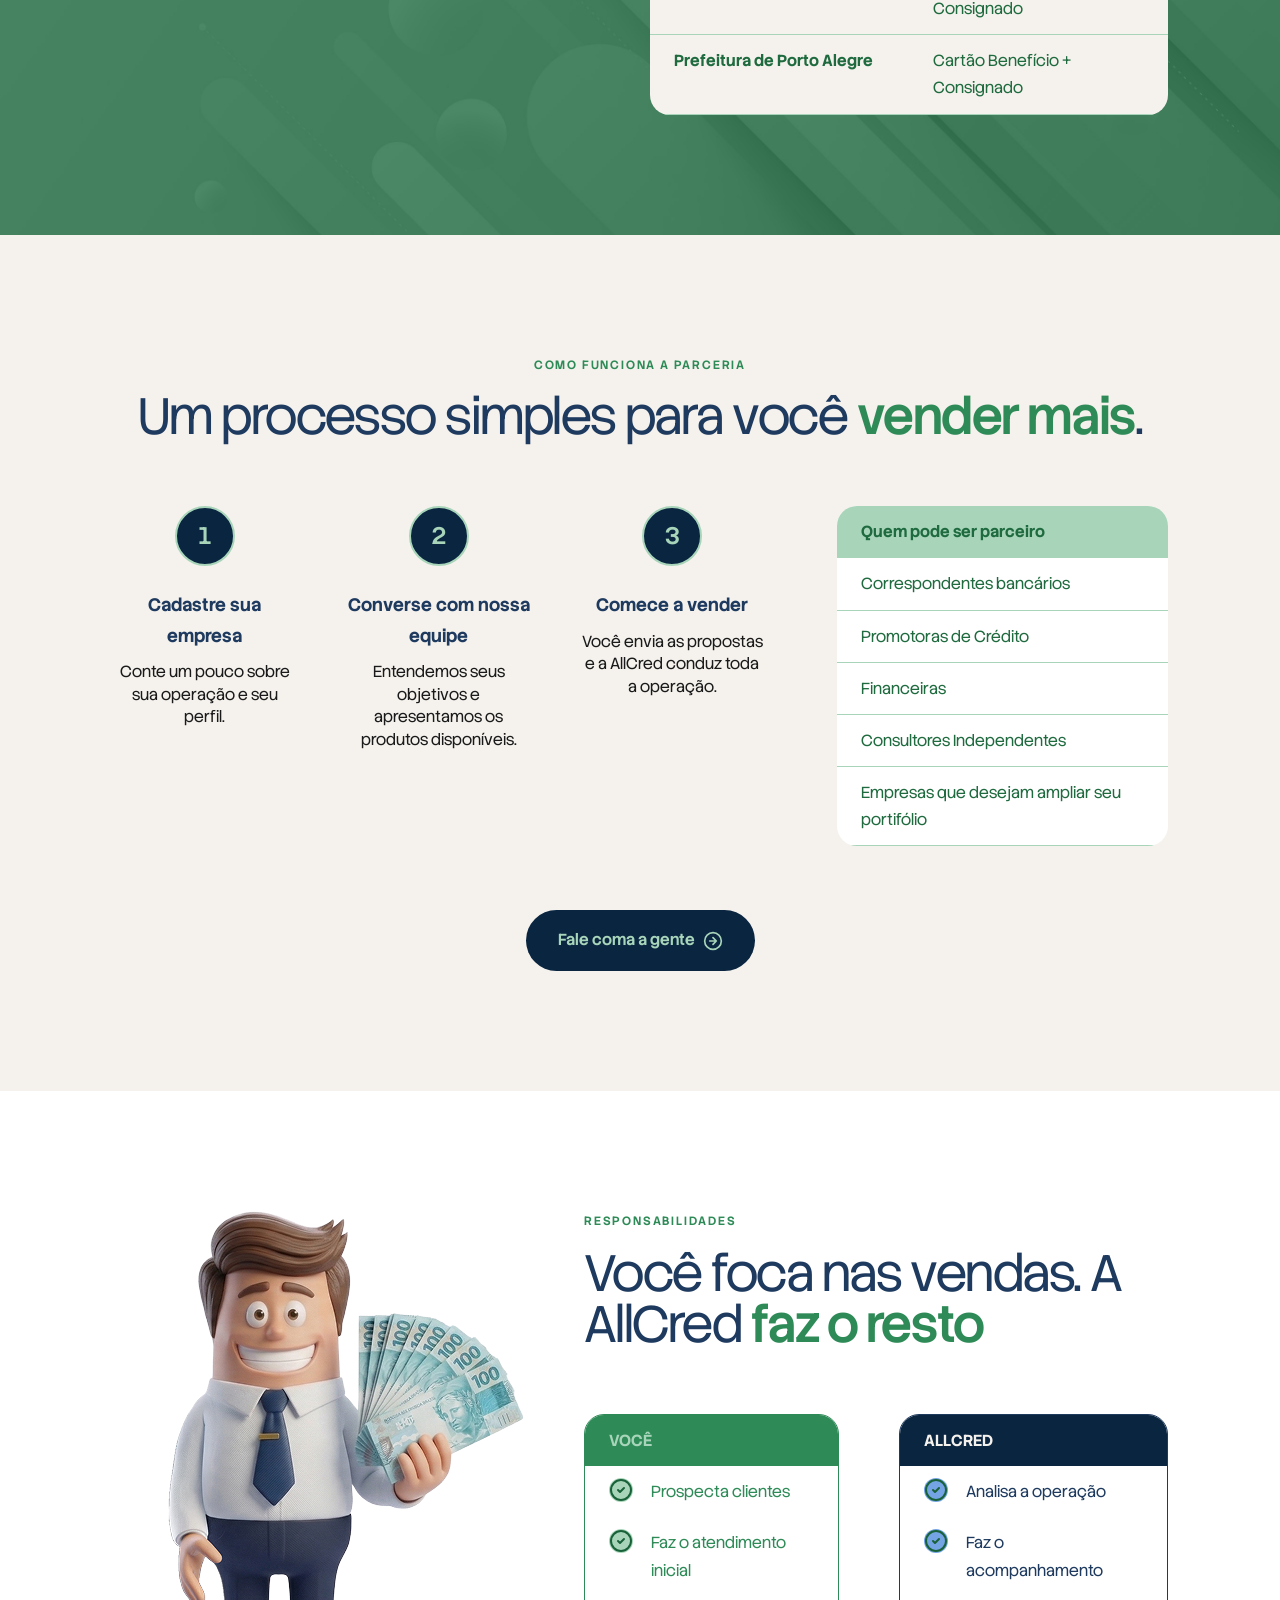
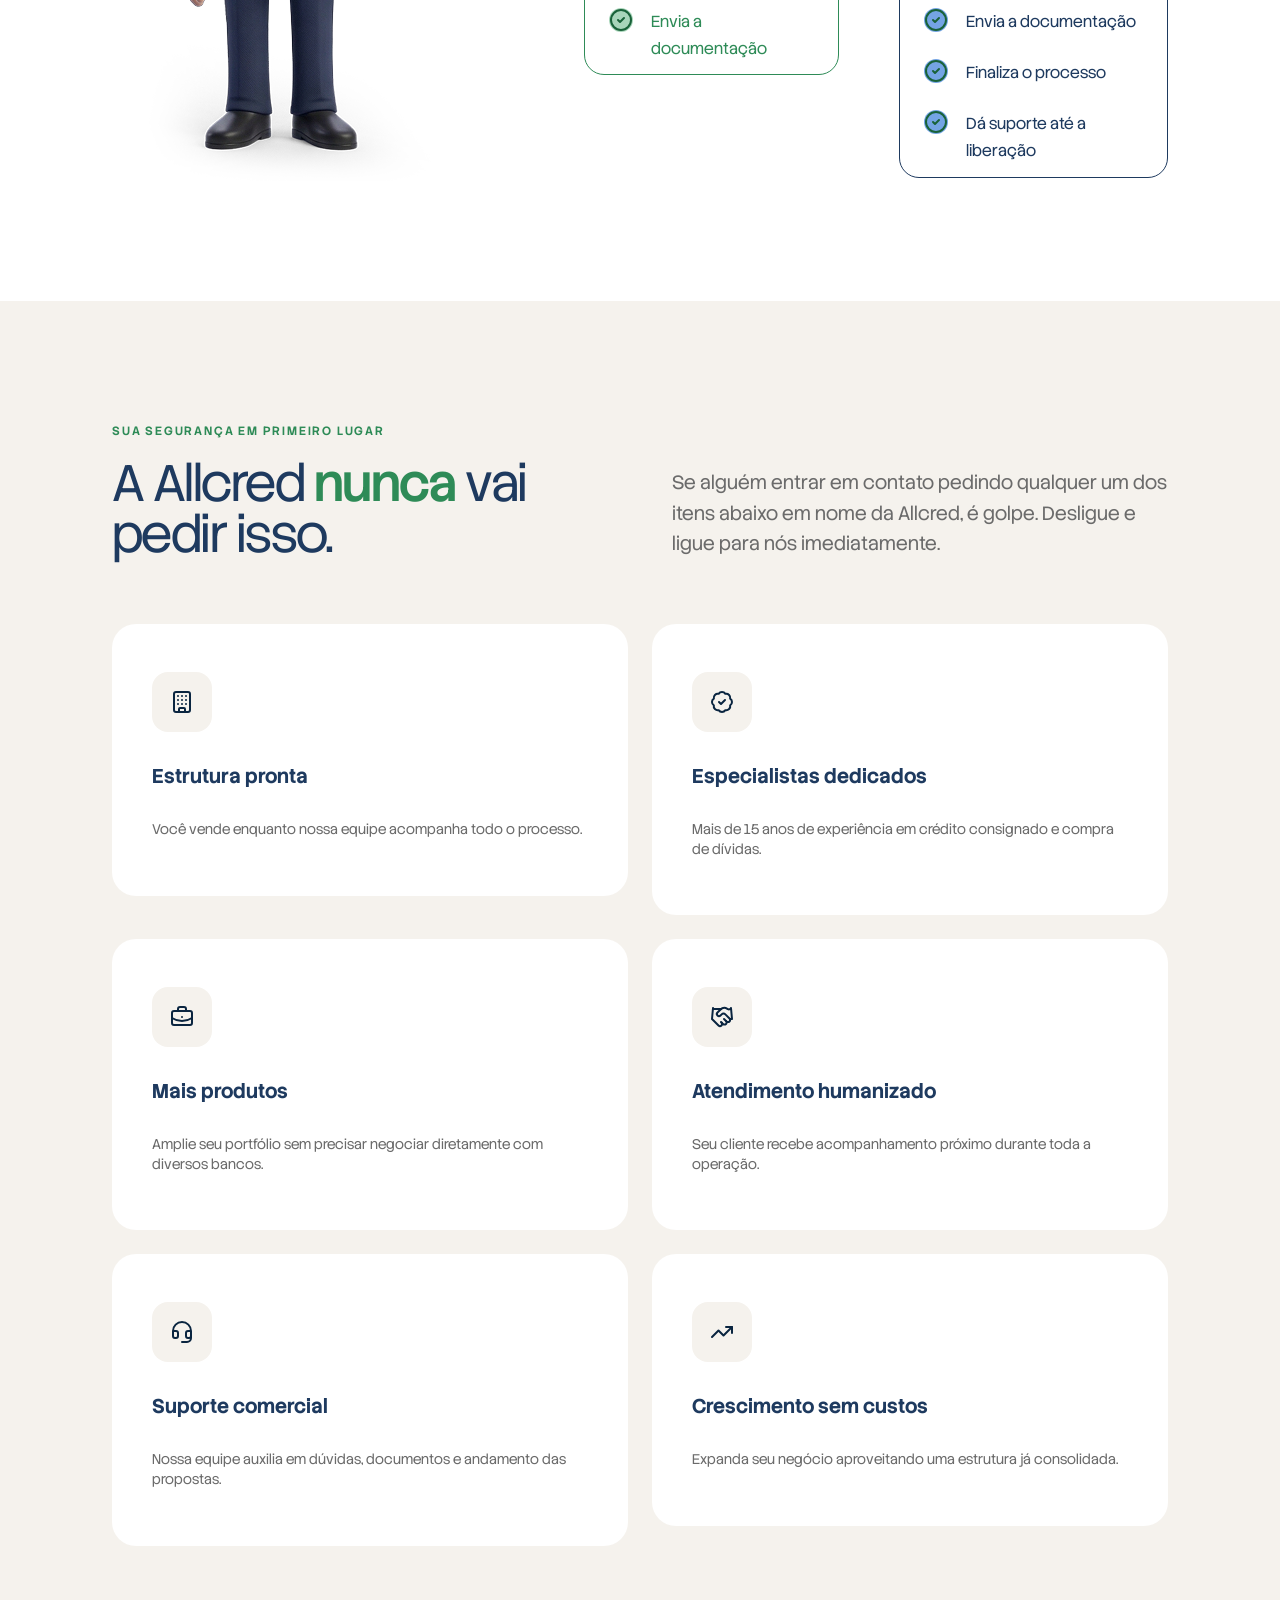
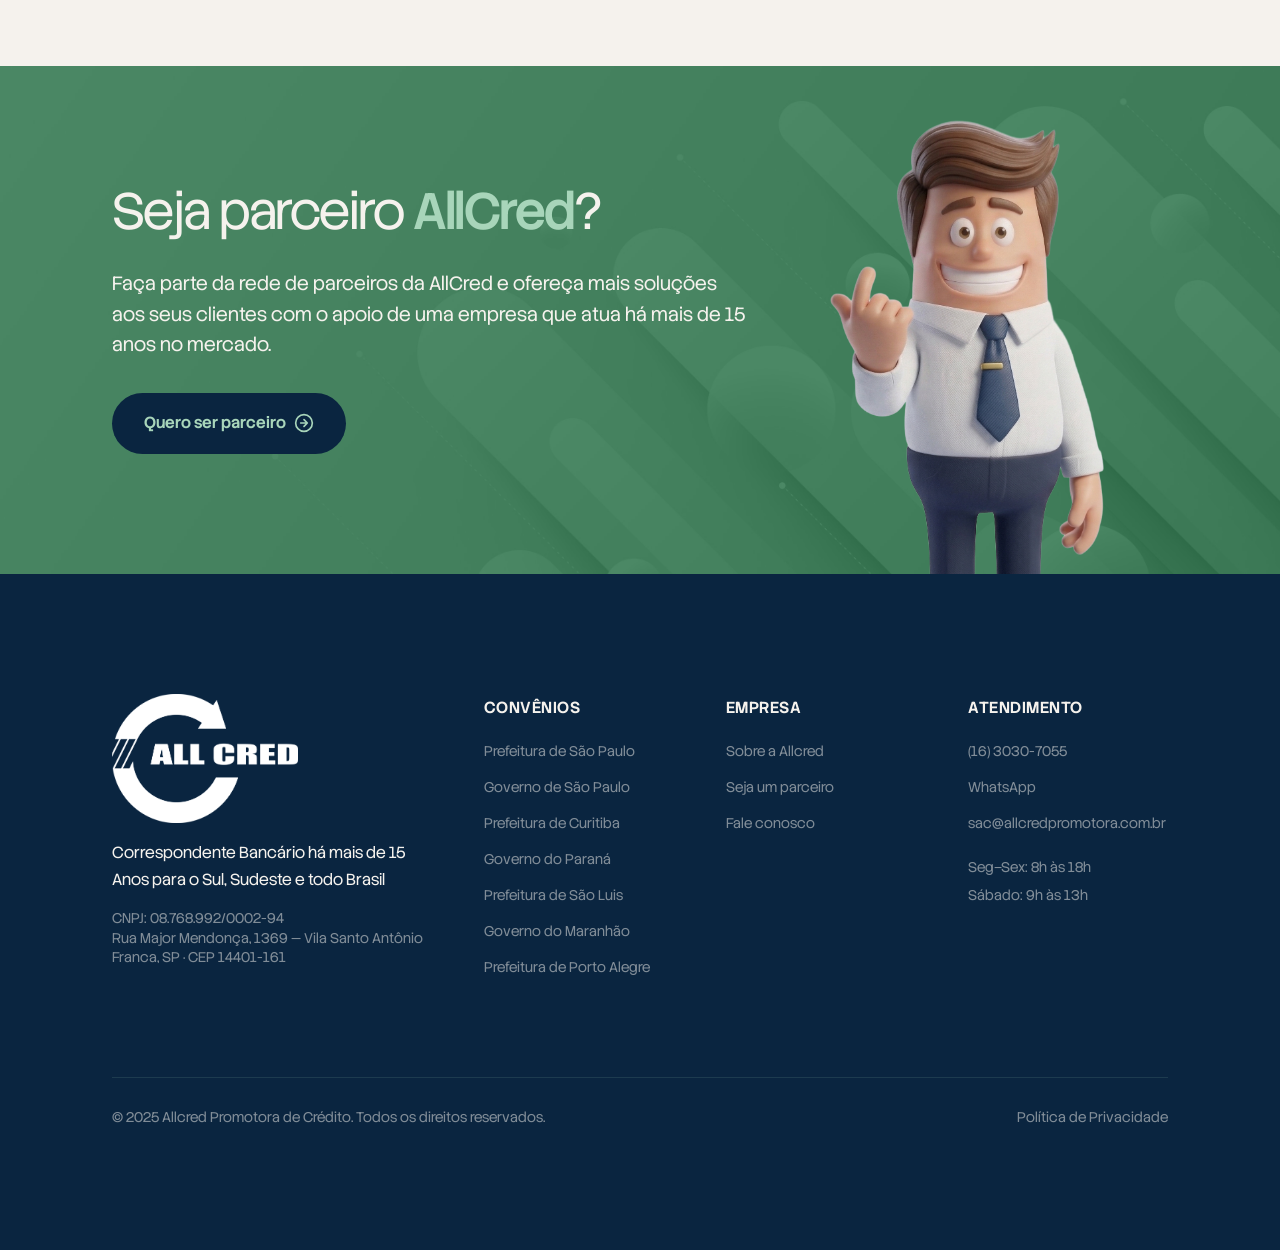
==== commit bf72d707: "Compra de Dívidas e Me ligue" ====
--- a/parceiros.html
+++ b/parceiros.html
@@ -11,6 +11,7 @@
 	<link rel="stylesheet" href="./assets/css/header.css" />
 	<link rel="stylesheet" href="./assets/css/footer.css" />
 	<link rel="stylesheet" href="./assets/css/card-list-icon.css" />
+	<link rel="stylesheet" href="./assets/css/feature-card.css" />
 	<link rel="stylesheet" href="./assets/css/mobile.css" />
 
 	<!-- FONTS -->
@@ -22,6 +23,8 @@
 	<script type="module" src="./components/header.js"></script>
 	<script type="module" src="./components/footer.js"></script>
 	<script type="module" src="./components/card-list-icon.js"></script>
+	<script type="module" src="./components/feature-card.js"></script>
+
 </head>
 
 <body>
@@ -32,7 +35,7 @@
 			<div class="hero-bg">
 				<div class="hero-blur-green"></div>
 				<div class="hero-blur-blue"></div>
-				<img src="./assets/images/parceria.png" alt="Parceria Alcred" class="hero-img-right">
+				<img src="./assets/images/hero-parceria.png" alt="Parceria Alcred" class="hero-img-right">
 			</div>
 
 			<div class="hero-content">
@@ -351,6 +354,35 @@
 		</div>
 	</section>
 
+	<section id="safety" class="safety">
+		<div class="container">
+			<div class="section-header">
+				<div>
+					<span class="section-tag green">Sua segurança em primeiro lugar</span>
+					<h2 class="section-title blue">A Allcred <em>nunca</em> vai pedir isso.</h2>
+				</div>
+				<p class="section-desc muted">Se alguém entrar em contato pedindo qualquer um dos itens abaixo em nome
+					da
+					Allcred,
+					é golpe. Desligue e ligue para nós imediatamente.</p>
+			</div>
+			<div class="cards-grid">
+				<feature-card icon="building" title="Estrutura pronta"
+					text="Você vende enquanto nossa equipe acompanha todo o processo."></feature-card>
+				<feature-card icon="badge_check" title="Especialistas dedicados"
+					text="Mais de 15 anos de experiência em crédito consignado e compra de dívidas."></feature-card>
+				<feature-card icon="briefcase" title="Mais produtos"
+					text="Amplie seu portfólio sem precisar negociar diretamente com diversos bancos."></feature-card>
+				<feature-card icon="handshake" title="Atendimento humanizado"
+					text="Seu cliente recebe acompanhamento próximo durante toda a operação."></feature-card>
+				<feature-card icon="headset" title="Suporte comercial"
+					text="Nossa equipe auxilia em dúvidas, documentos e andamento das propostas."></feature-card>
+				<feature-card icon="trending_up" title="Crescimento sem  custos"
+					text="Expanda seu negócio aproveitando uma estrutura já consolidada."></feature-card>
+			</div>
+		</div>
+	</section>
+
 	<section class="green-bg cta" id="contato">
 		<div class="container">
 			<div class="cta-text">
@@ -375,27 +407,6 @@
 	<ac-footer></ac-footer>
 
 	<script>
-		document.addEventListener('DOMContentLoaded', () => {
-			// 1. FAQ Accordion Interactivity
-			const faqItems = document.querySelectorAll('.faq-item');
-
-			faqItems.forEach(item => {
-				const questionBtn = item.querySelector('.faq-question-btn');
-				questionBtn.addEventListener('click', () => {
-					const isActive = item.classList.contains('active');
-
-					// Close all other FAQ items
-					faqItems.forEach(otherItem => {
-						otherItem.classList.remove('active');
-					});
-
-					// Toggle current item
-					if (!isActive) {
-						item.classList.add('active');
-					}
-				});
-			});
-		});
 		// Faixa de comunicado rolando
 		var marqueeCopy = document.querySelector(".marquee-track").cloneNode(true);
 		document.querySelector(".marquee").appendChild(marqueeCopy);
--- a/assets/css/global.css
+++ b/assets/css/global.css
@@ -100,6 +100,7 @@
     gap: var(--size-8);
     transition: transform 0.2s ease, background-color 0.2s ease;
 	align-self: flex-start;
+	line-height: 1.8;
 }
 .btn-blue {
     background-color: var(--blue-deep);
@@ -114,3 +115,14 @@
     background-color: var(--green-accent);
     color: var(--cream);
 }
+
+/* ICONS */
+.box-icon {
+  width: 60px;
+  height: 60px;
+  border-radius: 16px;
+  display: flex;
+  align-items: center;
+  justify-content: center;
+  transition: all 0.5s;
+}
--- a/assets/css/style.css
+++ b/assets/css/style.css
@@ -1,5 +1,3 @@
-
-
 /* ==================== HERO ==================== */
 .hero {
     overflow: hidden;
@@ -95,10 +93,10 @@
 .hero-content {
 	position: relative;
     width: 701px;
-    height: 515px;
-    display: flex;
-    flex-direction: column;
-    gap: var(--size-64);
+    height: 570px;
+    display: flex;
+    flex-direction: column;
+    gap: var(--size-28);
     z-index: 99;
 }
 
@@ -330,6 +328,7 @@
 .section-list li {
 	display: flex;
 	gap: var(--size-24);
+    margin-bottom: var(--size-20);
 }
 
 .section-list .icon,
@@ -343,95 +342,15 @@
 /* ==================== CARDS ==================== */
 .cards-grid {
 	display: grid;
-	grid-template-columns: repeat(auto-fit, minmax(250px, 1fr));
+	grid-template-columns: repeat(auto-fit, minmax(350px, 1fr));
 	gap: var(--size-24);
     width: 100%;
-}
-
-.card {
-	background: var(--white);
-	background-size: cover;
-	background-repeat: no-repeat;
-	background-position: top;
-	border-radius: 24px;
-	transition: all 0.5s var(--ease);
-	position: relative;
-	overflow: hidden;
-	cursor: pointer;
-	display: flex;
-	flex-direction: column;
-	justify-content: flex-end ;
-	padding: 3rem 2.5rem;
-}
-
-.card::before {
-	content: '';
-	position: absolute;
-	bottom: 0;
-	left: 0;
-	width: 100%;
-	height: 100%;
-	opacity: 0;
-	background: linear-gradient(135deg, var(--blue-deep), var(--blue-mid));
-	transition: opacity 0.5s var(--ease);
-	z-index: 0;
 }
 
 .service::before {
 	height: 50%;
 	opacity: 1;
 	background: linear-gradient(to top, var(--blue-deep), rgba(10, 37, 64, 0));
-}
-
-.card>* {
-	position: relative;
-	z-index: 1;
-	transition: color 0.5s;
-}
-
-.card:hover {
-	transform: translateY(calc(var(--size-20) * -1));
-}
-
-.card:hover::before {
-  opacity: 1;
-}
-
-.card:hover .service-icon, 
-.card:hover h3, 
-.card:hover .service-desc {
-  color: var(--cream);
-}
-
-.card:hover .service-icon {
-  background: var(--green-accent);
-  color: var(--cream);
-}
-
-.card h3 {
-	font-size: var(--size-20);
-	line-height: 1.2;
-	margin-bottom: var(--size-32);
-}
-
-.card-icon {
-  width: 60px;
-  height: 60px;
-  border-radius: 16px;
-  background: var(--cream);
-  display: flex;
-  align-items: center;
-  justify-content: center;
-  margin-bottom: 2rem;
-  color: var(--blue-deep);
-  transition: all 0.5s;
-}
-
-.card p {
-	font-size: 0.875rem;
-	font-weight: 300;
-	line-height: 1.4;
-	margin-bottom: var(--size-8);
 }
 
 .service-link {
@@ -837,4 +756,49 @@
     background-color: var(--blue-light);
 }
 
-
+/* ==================== COMPARE ==================== */
+.compare {
+    display: grid; 
+    grid-template-columns: 1fr 64px 1fr; 
+    border-radius: var(--size-20);
+    overflow: hidden;
+    width: 100%;
+}
+.compare .white-bg,
+.compare .blue-bg {
+    padding: var(--size-40) var(--size-48);
+}
+.compare .separator {
+    padding: 0;
+}
+.compare ul {
+    display: flex; 
+    flex-direction: column; 
+    gap: var(--size-32);
+}
+.compare li {
+    font-size: var(--size-24); 
+    font-weight: 600; 
+    display: flex; 
+    align-items: center; 
+    gap: var(--size-32);
+}
+
+/* ==================== COMPARE ==================== */
+.advantadges {
+    display: grid;
+    grid-template-columns: repeat(auto-fit, minmax(220px, 1fr));
+    gap: var(--size-24);
+    width: 100%;
+}
+.advantadges .item {
+    display: flex;
+    flex-direction: column;
+    gap: var(--size-24);
+}
+.advantadges .item svg {
+    width: 70px;
+    height: 70px
+}
+.advantadges .item h3 { font-size: var(--size-24);}
+
--- a/assets/css/feature-card.css
+++ b/assets/css/feature-card.css
@@ -0,0 +1,79 @@
+.card {
+	background: var(--white);
+	background-size: cover;
+	background-repeat: no-repeat;
+	background-position: top;
+	border-radius: 24px;
+	transition: all 0.5s var(--ease);
+	position: relative;
+	overflow: hidden;
+	cursor: pointer;
+	display: flex;
+	flex-direction: column;
+	justify-content: flex-end ;
+	padding: 3rem 2.5rem;
+}
+
+.card::before {
+	content: '';
+	position: absolute;
+	bottom: 0;
+	left: 0;
+	width: 100%;
+	height: 100%;
+	opacity: 0;
+	background: linear-gradient(135deg, var(--blue-deep), var(--blue-mid));
+	transition: opacity 0.5s var(--ease);
+	z-index: 0;
+}
+
+.card>* {
+	position: relative;
+	z-index: 1;
+	transition: color 0.5s;
+}
+
+.card:hover {
+	transform: translateY(calc(var(--size-20) * -1));
+}
+
+.card:hover::before {
+  opacity: 1;
+}
+
+.card:hover .service-icon, 
+.card:hover h3, 
+.card:hover .service-desc {
+  color: var(--cream);
+}
+
+.card:hover .service-icon {
+  background: var(--green-accent);
+  color: var(--cream);
+}
+
+.card h3 {
+	font-size: var(--size-20);
+	line-height: 1.2;
+	margin-bottom: var(--size-32);
+}
+
+.card-icon {
+  width: 60px;
+  height: 60px;
+  border-radius: 16px;
+  background: var(--cream);
+  display: flex;
+  align-items: center;
+  justify-content: center;
+  margin-bottom: 2rem;
+  color: var(--blue-deep);
+  transition: all 0.5s;
+}
+
+.card p {
+	font-size: 0.875rem;
+	font-weight: 300;
+	line-height: 1.4;
+	margin-bottom: var(--size-8);
+}
